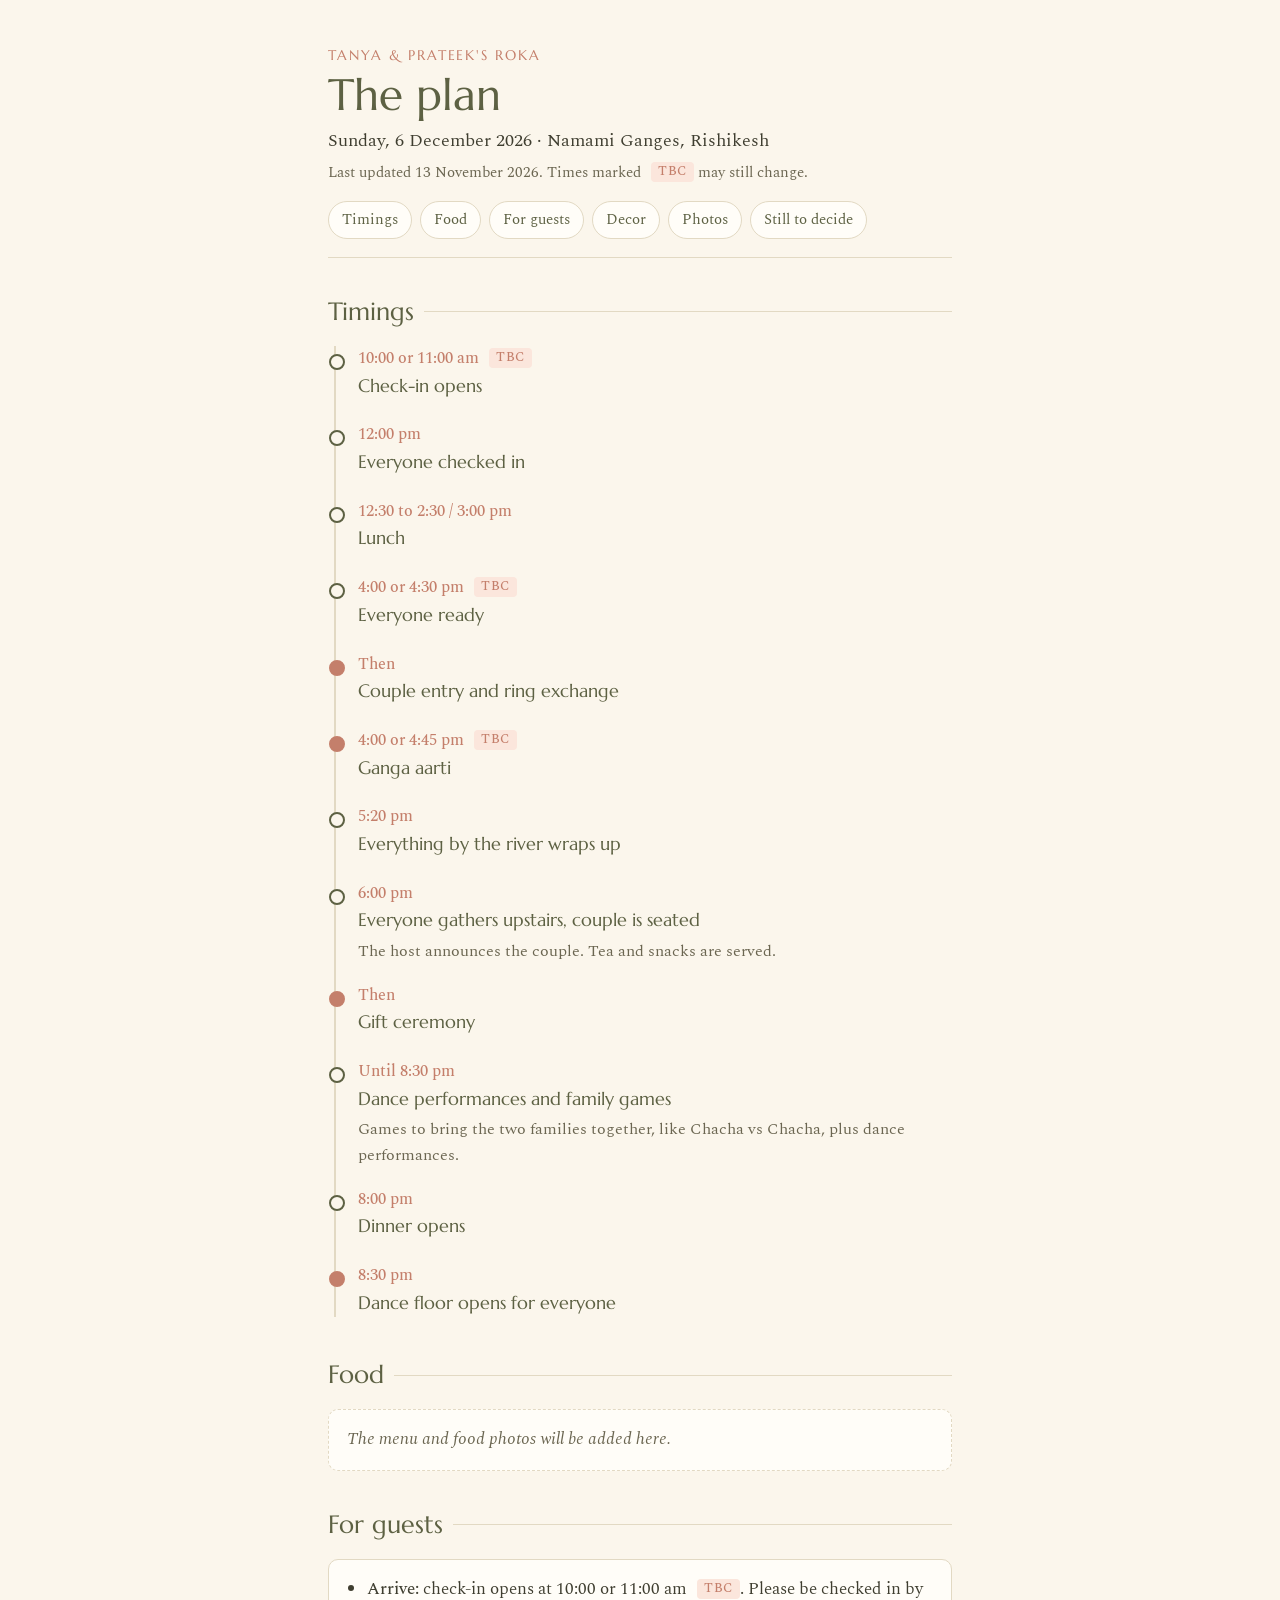
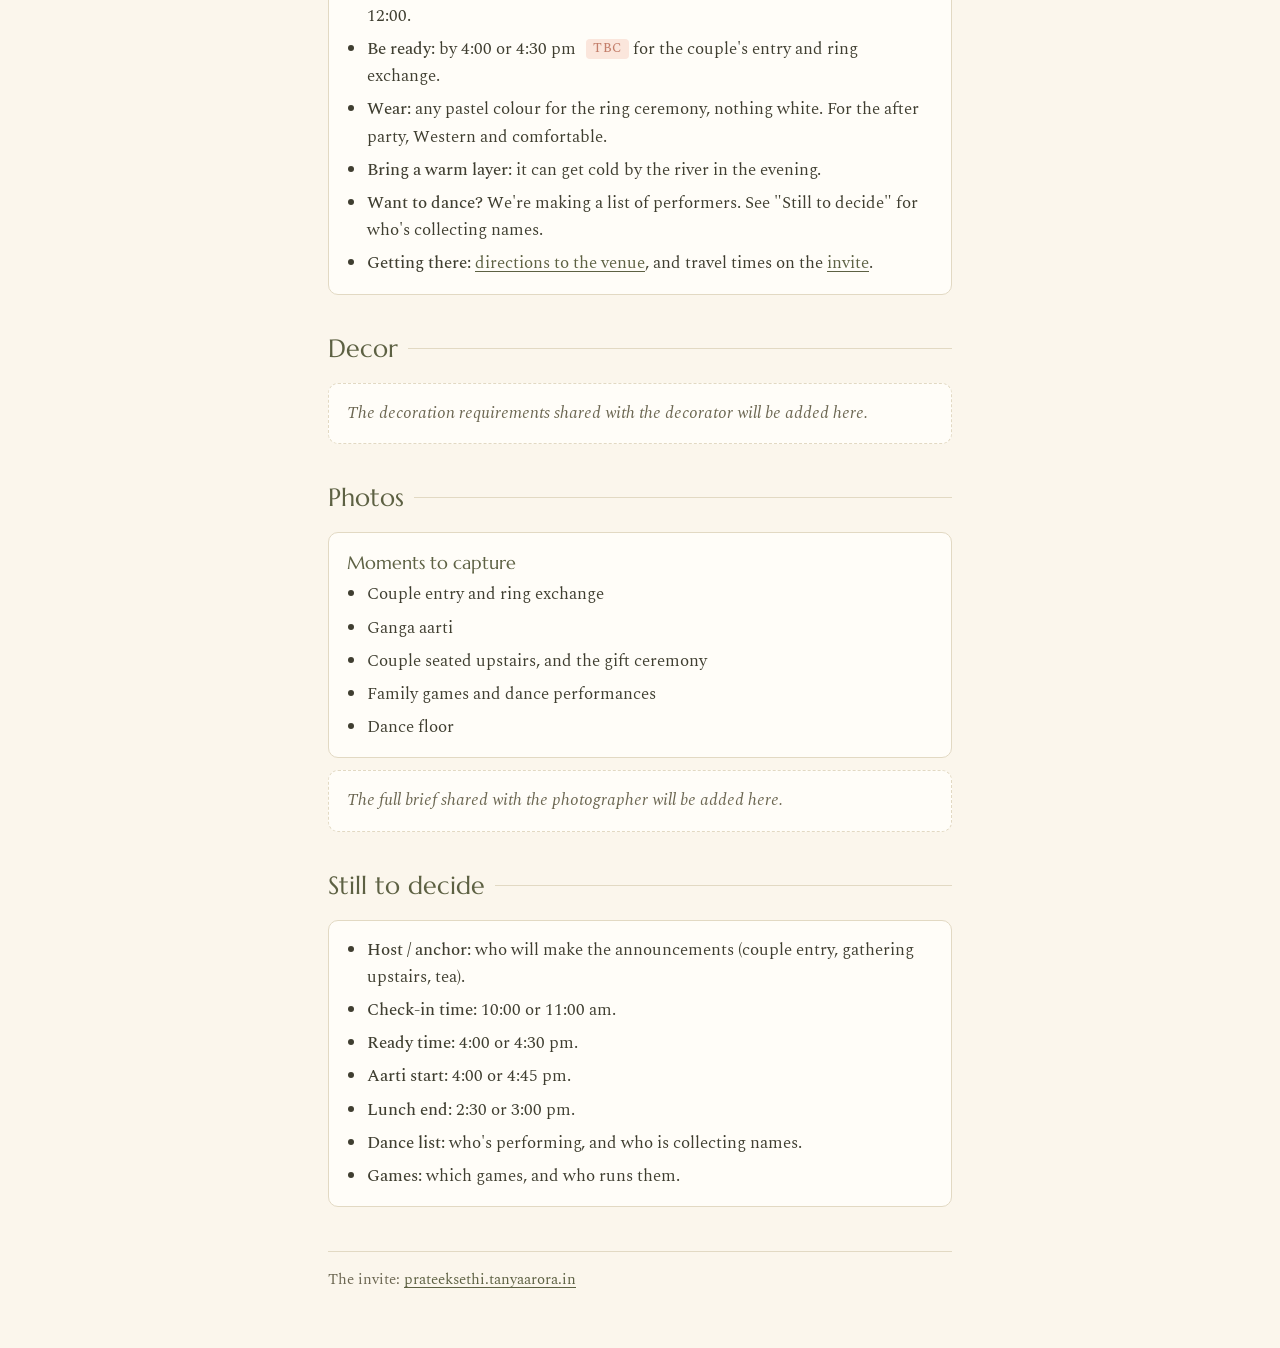
==== plan/index.html @ 4fc83498 "Add an unlisted plan page at /plan for family and guests Co-Authored-By: Claude Opus 5.5 <noreply@an" ====
<!doctype html>
<html lang="en">
<head>
  <meta charset="utf-8">
  <meta name="viewport" content="width=device-width, initial-scale=1">
  <meta name="robots" content="noindex, nofollow">
  <title>Roka Plan · Tanya &amp; Prateek</title>
  <meta name="description" content="The plan for Tanya and Prateek's roka on 6 December 2026: timings, food, decor and photos.">
  <meta property="og:title" content="Roka plan · Tanya &amp; Prateek">
  <meta property="og:description" content="Sunday, 6 December 2026 · Namami Ganges, Rishikesh. Timings, food, decor and photos in one place.">
  <meta property="og:image" content="https://prateeksethi.tanyaarora.in/assets/preview.jpg">
  <link rel="icon" href="../assets/flower.svg" type="image/svg+xml">
  <link rel="preconnect" href="https://fonts.googleapis.com">
  <link rel="preconnect" href="https://fonts.gstatic.com" crossorigin>
  <link href="https://fonts.googleapis.com/css2?family=Marcellus&family=Spectral:ital,wght@0,400;0,500;1,400&display=swap" rel="stylesheet">
  <style>
    /* A plain, readable plan page in the invite's colours. No animation, just information. */
    :root {
      --bg: #FBF6EC;
      --panel: #FFFDF8;
      --ink: #3F3E30;
      --muted: #6B6651;
      --sage: #5D6143;
      --rule: #E2D9C3;
      --blush: #C47F6B;
      --tag: #FBE6DC;
      color-scheme: light;
    }
    * { box-sizing: border-box; }
    body {
      margin: 0; background: var(--bg); color: var(--ink);
      font-family: "Spectral", Georgia, serif; font-size: 17px; line-height: 1.6;
      -webkit-font-smoothing: antialiased;
    }
    .wrap { max-width: 660px; margin: 0 auto; padding: 28px max(18px, env(safe-area-inset-left)) 56px max(18px, env(safe-area-inset-right)); }
    h1, h2, h3 { font-family: "Marcellus", Georgia, serif; font-weight: 400; color: var(--sage); margin: 0; }
    h1 { font-size: 38px; line-height: 1.15; }
    h2 { font-size: 25px; margin-bottom: 14px; display: flex; align-items: center; gap: 10px; }
    h2::after { content: ""; flex: 1; height: 1px; background: var(--rule); }
    h3 { font-size: 18px; margin: 0 0 4px; }
    p, ul, ol { margin: 0; }
    a { color: var(--sage); text-underline-offset: 3px; }
    b { font-weight: 500; }

    header { padding-bottom: 18px; border-bottom: 1px solid var(--rule); }
    .kicker { font-family: "Marcellus", Georgia, serif; font-size: 14px; letter-spacing: .14em; text-transform: uppercase; color: var(--blush); margin-bottom: 4px; }
    .meta { margin-top: 6px; font-size: 18px; }
    .updated { margin-top: 6px; font-size: 14.5px; color: var(--muted); }
    .jump { display: flex; flex-wrap: wrap; gap: 8px; margin-top: 16px; }
    .jump a {
      padding: 6px 13px; border: 1px solid var(--rule); border-radius: 999px; background: var(--panel);
      font-size: 15px; text-decoration: none; color: var(--sage);
    }

    section { padding-top: 34px; scroll-margin-top: 12px; }
    .tag {
      display: inline-block; margin-left: 6px; padding: 0 7px; border-radius: 4px;
      background: var(--tag); color: var(--blush); font-size: 12.5px; font-weight: 500; letter-spacing: .04em;
      vertical-align: 2px;
    }

    /* Timings */
    .timeline { list-style: none; padding: 0; border-left: 2px solid var(--rule); margin-left: 6px; }
    .timeline li { position: relative; padding: 0 0 18px 22px; }
    .timeline li::before {
      content: ""; position: absolute; left: -7px; top: 8px;
      width: 12px; height: 12px; border-radius: 50%; background: var(--bg); border: 2px solid var(--sage);
    }
    .timeline li.key::before { background: var(--blush); border-color: var(--blush); }
    .timeline time { display: block; font-size: 16px; font-weight: 500; color: var(--blush); font-variant-numeric: lining-nums; }
    .timeline p { color: var(--muted); font-size: 16px; }
    .timeline li:last-child { padding-bottom: 0; }

    .panel { background: var(--panel); border: 1px solid var(--rule); border-radius: 10px; padding: 16px 18px; }
    .panel + .panel { margin-top: 12px; }
    .todo { border-style: dashed; color: var(--muted); font-style: italic; }
    ul.list { padding-left: 20px; }
    ul.list li + li { margin-top: 6px; }

    footer { margin-top: 44px; padding-top: 16px; border-top: 1px solid var(--rule); font-size: 15px; color: var(--muted); }

    @media (min-width: 640px) {
      h1 { font-size: 44px; }
      .wrap { padding-top: 44px; }
    }
  </style>
</head>
<body>
<div class="wrap">

  <header>
    <p class="kicker">Tanya &amp; Prateek's roka</p>
    <h1>The plan</h1>
    <p class="meta">Sunday, 6 December 2026 · Namami Ganges, Rishikesh</p>
    <p class="updated">Last updated 13 November 2026. Times marked <span class="tag">TBC</span> may still change.</p>
    <nav class="jump" aria-label="Sections">
      <a href="#timings">Timings</a>
      <a href="#food">Food</a>
      <a href="#guests">For guests</a>
      <a href="#decor">Decor</a>
      <a href="#photos">Photos</a>
      <a href="#tbd">Still to decide</a>
    </nav>
  </header>

  <!-- Timings: as Tanya shared them on 13 Nov. Ranges = not final yet. -->
  <section id="timings">
    <h2>Timings</h2>
    <ol class="timeline">
      <li>
        <time>10:00 or 11:00 am <span class="tag">TBC</span></time>
        <h3>Check-in opens</h3>
      </li>
      <li>
        <time>12:00 pm</time>
        <h3>Everyone checked in</h3>
      </li>
      <li>
        <time>12:30 to 2:30 / 3:00 pm</time>
        <h3>Lunch</h3>
      </li>
      <li>
        <time>4:00 or 4:30 pm <span class="tag">TBC</span></time>
        <h3>Everyone ready</h3>
      </li>
      <li class="key">
        <time>Then</time>
        <h3>Couple entry and ring exchange</h3>
      </li>
      <li class="key">
        <time>4:00 or 4:45 pm <span class="tag">TBC</span></time>
        <h3>Ganga aarti</h3>
      </li>
      <li>
        <time>5:20 pm</time>
        <h3>Everything by the river wraps up</h3>
      </li>
      <li>
        <time>6:00 pm</time>
        <h3>Everyone gathers upstairs, couple is seated</h3>
        <p>The host announces the couple. Tea and snacks are served.</p>
      </li>
      <li class="key">
        <time>Then</time>
        <h3>Gift ceremony</h3>
      </li>
      <li>
        <time>Until 8:30 pm</time>
        <h3>Dance performances and family games</h3>
        <p>Games to bring the two families together, like Chacha vs Chacha, plus dance performances.</p>
      </li>
      <li>
        <time>8:00 pm</time>
        <h3>Dinner opens</h3>
      </li>
      <li class="key">
        <time>8:30 pm</time>
        <h3>Dance floor opens for everyone</h3>
      </li>
    </ol>
  </section>

  <section id="food">
    <h2>Food</h2>
    <!-- TO ADD: menu PDF and food photos from Tanya -->
    <div class="panel todo">The menu and food photos will be added here.</div>
  </section>

  <section id="guests">
    <h2>For guests</h2>
    <div class="panel">
      <ul class="list">
        <li><b>Arrive:</b> check-in opens at 10:00 or 11:00 am <span class="tag">TBC</span>. Please be checked in by 12:00.</li>
        <li><b>Be ready:</b> by 4:00 or 4:30 pm <span class="tag">TBC</span> for the couple's entry and ring exchange.</li>
        <li><b>Wear:</b> any pastel colour for the ring ceremony, nothing white. For the after party, Western and comfortable.</li>
        <li><b>Bring a warm layer:</b> it can get cold by the river in the evening.</li>
        <li><b>Want to dance?</b> We're making a list of performers. See "Still to decide" for who's collecting names.</li>
        <li><b>Getting there:</b> <a href="https://www.google.com/maps/dir/?api=1&amp;destination=Namami%20Ganges%20Beach%20Resort%2C%20Shivpuri%2C%20Rishikesh%2C%20Uttarakhand" target="_blank" rel="noopener">directions to the venue</a>, and travel times on the <a href="../#travel">invite</a>.</li>
      </ul>
    </div>
  </section>

  <section id="decor">
    <h2>Decor</h2>
    <!-- TO ADD: decoration requirements Tanya has shared with the decorator -->
    <div class="panel todo">The decoration requirements shared with the decorator will be added here.</div>
  </section>

  <section id="photos">
    <h2>Photos</h2>
    <div class="panel">
      <h3>Moments to capture</h3>
      <ul class="list">
        <li>Couple entry and ring exchange</li>
        <li>Ganga aarti</li>
        <li>Couple seated upstairs, and the gift ceremony</li>
        <li>Family games and dance performances</li>
        <li>Dance floor</li>
      </ul>
    </div>
    <!-- TO ADD: the brief Tanya has shared with the photographer -->
    <div class="panel todo">The full brief shared with the photographer will be added here.</div>
  </section>

  <section id="tbd">
    <h2>Still to decide</h2>
    <div class="panel">
      <ul class="list">
        <li><b>Host / anchor:</b> who will make the announcements (couple entry, gathering upstairs, tea).</li>
        <li><b>Check-in time:</b> 10:00 or 11:00 am.</li>
        <li><b>Ready time:</b> 4:00 or 4:30 pm.</li>
        <li><b>Aarti start:</b> 4:00 or 4:45 pm.</li>
        <li><b>Lunch end:</b> 2:30 or 3:00 pm.</li>
        <li><b>Dance list:</b> who's performing, and who is collecting names.</li>
        <li><b>Games:</b> which games, and who runs them.</li>
      </ul>
    </div>
  </section>

  <footer>
    The invite: <a href="../">prateeksethi.tanyaarora.in</a>
  </footer>

</div>
</body>
</html>
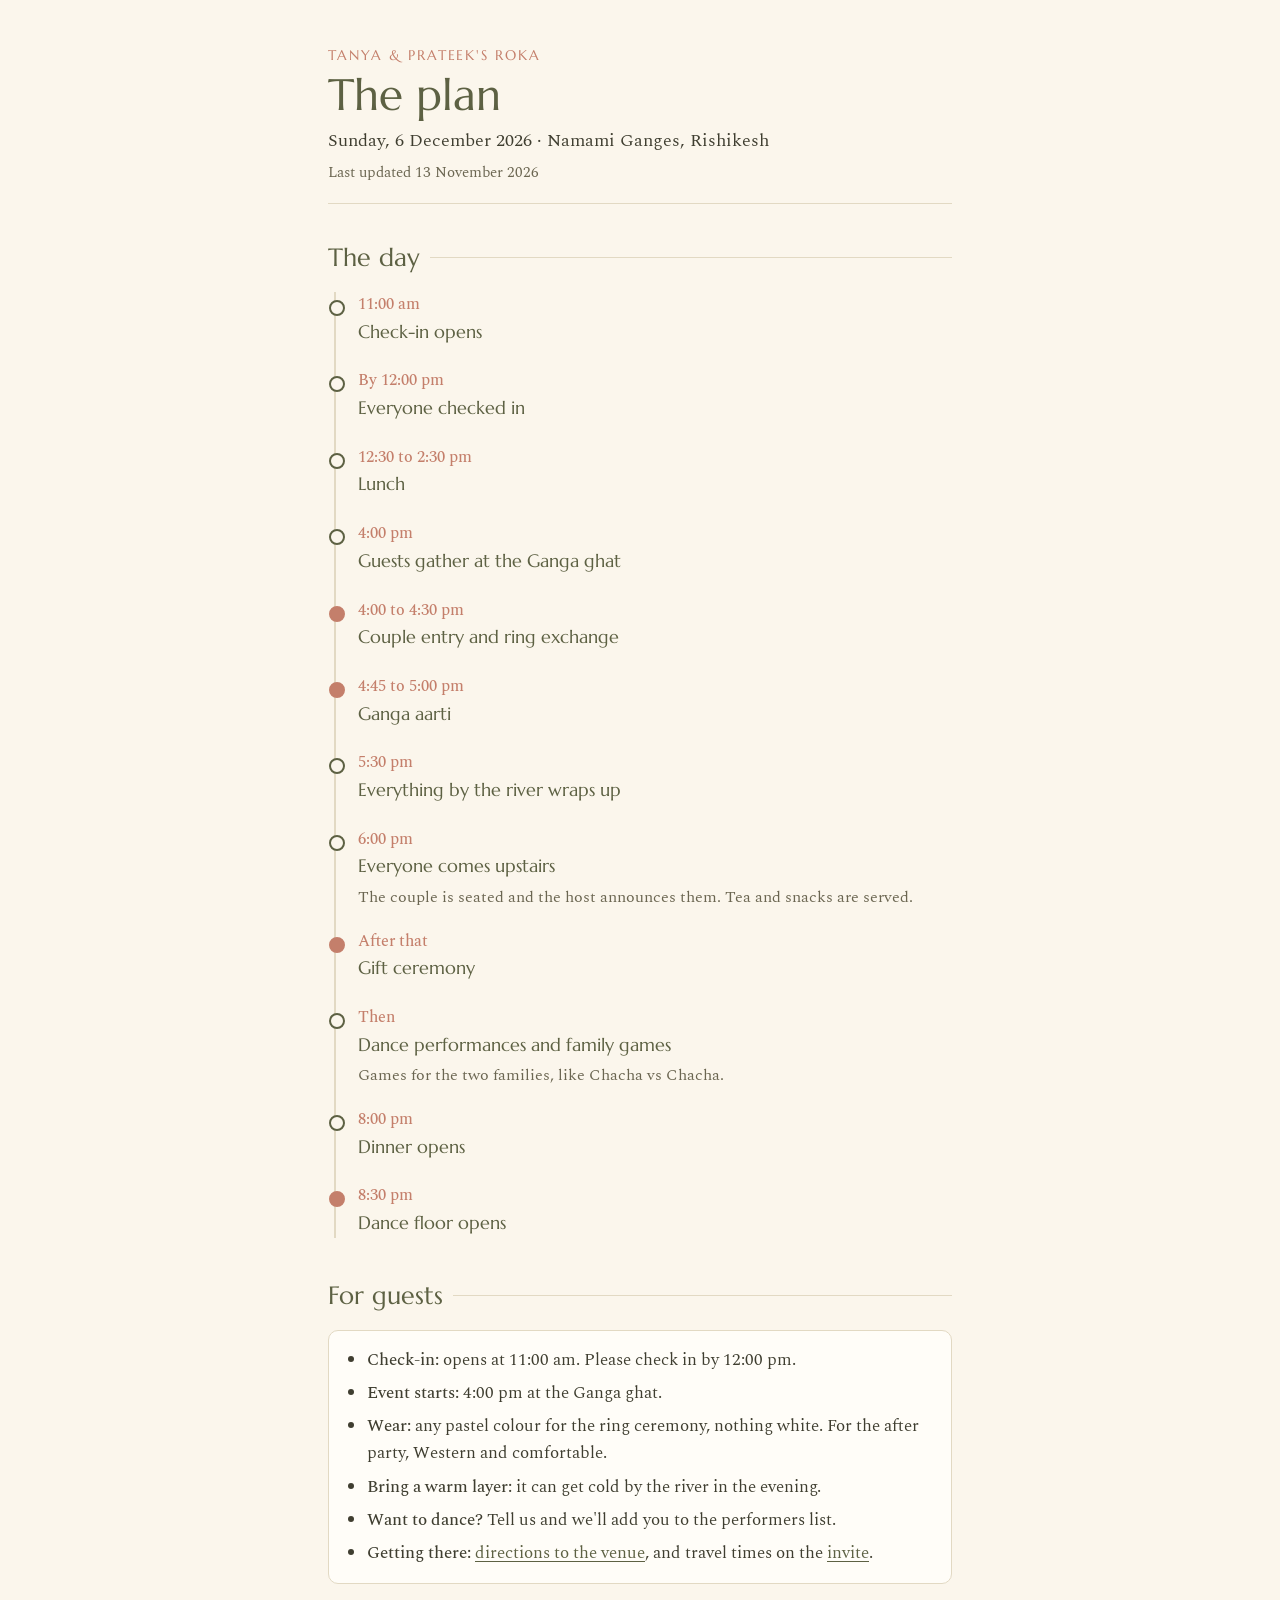
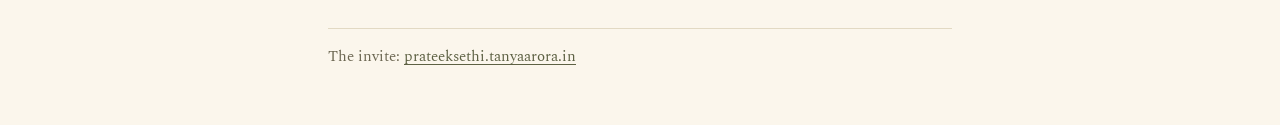
==== commit bfbd3907: "Plan page: final timings, keep only the day and guest basics Co-Authored-By: Claude Opus 5.5 <norepl" ====
--- a/plan/index.html
+++ b/plan/index.html
@@ -5,9 +5,9 @@
   <meta name="viewport" content="width=device-width, initial-scale=1">
   <meta name="robots" content="noindex, nofollow">
   <title>Roka Plan · Tanya &amp; Prateek</title>
-  <meta name="description" content="The plan for Tanya and Prateek's roka on 6 December 2026: timings, food, decor and photos.">
+  <meta name="description" content="The plan for Tanya and Prateek's roka on 6 December 2026.">
   <meta property="og:title" content="Roka plan · Tanya &amp; Prateek">
-  <meta property="og:description" content="Sunday, 6 December 2026 · Namami Ganges, Rishikesh. Timings, food, decor and photos in one place.">
+  <meta property="og:description" content="Sunday, 6 December 2026 · Namami Ganges, Rishikesh. The plan for the day.">
   <meta property="og:image" content="https://prateeksethi.tanyaarora.in/assets/preview.jpg">
   <link rel="icon" href="../assets/flower.svg" type="image/svg+xml">
   <link rel="preconnect" href="https://fonts.googleapis.com">
@@ -46,18 +46,8 @@
     .kicker { font-family: "Marcellus", Georgia, serif; font-size: 14px; letter-spacing: .14em; text-transform: uppercase; color: var(--blush); margin-bottom: 4px; }
     .meta { margin-top: 6px; font-size: 18px; }
     .updated { margin-top: 6px; font-size: 14.5px; color: var(--muted); }
-    .jump { display: flex; flex-wrap: wrap; gap: 8px; margin-top: 16px; }
-    .jump a {
-      padding: 6px 13px; border: 1px solid var(--rule); border-radius: 999px; background: var(--panel);
-      font-size: 15px; text-decoration: none; color: var(--sage);
-    }
 
     section { padding-top: 34px; scroll-margin-top: 12px; }
-    .tag {
-      display: inline-block; margin-left: 6px; padding: 0 7px; border-radius: 4px;
-      background: var(--tag); color: var(--blush); font-size: 12.5px; font-weight: 500; letter-spacing: .04em;
-      vertical-align: 2px;
-    }
 
     /* Timings */
     .timeline { list-style: none; padding: 0; border-left: 2px solid var(--rule); margin-left: 6px; }
@@ -73,7 +63,6 @@
 
     .panel { background: var(--panel); border: 1px solid var(--rule); border-radius: 10px; padding: 16px 18px; }
     .panel + .panel { margin-top: 12px; }
-    .todo { border-style: dashed; color: var(--muted); font-style: italic; }
     ul.list { padding-left: 20px; }
     ul.list li + li { margin-top: 6px; }
 
@@ -92,62 +81,53 @@
     <p class="kicker">Tanya &amp; Prateek's roka</p>
     <h1>The plan</h1>
     <p class="meta">Sunday, 6 December 2026 · Namami Ganges, Rishikesh</p>
-    <p class="updated">Last updated 13 November 2026. Times marked <span class="tag">TBC</span> may still change.</p>
-    <nav class="jump" aria-label="Sections">
-      <a href="#timings">Timings</a>
-      <a href="#food">Food</a>
-      <a href="#guests">For guests</a>
-      <a href="#decor">Decor</a>
-      <a href="#photos">Photos</a>
-      <a href="#tbd">Still to decide</a>
-    </nav>
+    <p class="updated">Last updated 13 November 2026</p>
   </header>
 
-  <!-- Timings: as Tanya shared them on 13 Nov. Ranges = not final yet. -->
   <section id="timings">
-    <h2>Timings</h2>
+    <h2>The day</h2>
     <ol class="timeline">
       <li>
-        <time>10:00 or 11:00 am <span class="tag">TBC</span></time>
+        <time>11:00 am</time>
         <h3>Check-in opens</h3>
       </li>
       <li>
-        <time>12:00 pm</time>
+        <time>By 12:00 pm</time>
         <h3>Everyone checked in</h3>
       </li>
       <li>
-        <time>12:30 to 2:30 / 3:00 pm</time>
+        <time>12:30 to 2:30 pm</time>
         <h3>Lunch</h3>
       </li>
       <li>
-        <time>4:00 or 4:30 pm <span class="tag">TBC</span></time>
-        <h3>Everyone ready</h3>
+        <time>4:00 pm</time>
+        <h3>Guests gather at the Ganga ghat</h3>
       </li>
       <li class="key">
-        <time>Then</time>
+        <time>4:00 to 4:30 pm</time>
         <h3>Couple entry and ring exchange</h3>
       </li>
       <li class="key">
-        <time>4:00 or 4:45 pm <span class="tag">TBC</span></time>
+        <time>4:45 to 5:00 pm</time>
         <h3>Ganga aarti</h3>
       </li>
       <li>
-        <time>5:20 pm</time>
+        <time>5:30 pm</time>
         <h3>Everything by the river wraps up</h3>
       </li>
       <li>
         <time>6:00 pm</time>
-        <h3>Everyone gathers upstairs, couple is seated</h3>
-        <p>The host announces the couple. Tea and snacks are served.</p>
+        <h3>Everyone comes upstairs</h3>
+        <p>The couple is seated and the host announces them. Tea and snacks are served.</p>
       </li>
       <li class="key">
-        <time>Then</time>
+        <time>After that</time>
         <h3>Gift ceremony</h3>
       </li>
       <li>
-        <time>Until 8:30 pm</time>
+        <time>Then</time>
         <h3>Dance performances and family games</h3>
-        <p>Games to bring the two families together, like Chacha vs Chacha, plus dance performances.</p>
+        <p>Games for the two families, like Chacha vs Chacha.</p>
       </li>
       <li>
         <time>8:00 pm</time>
@@ -155,64 +135,21 @@
       </li>
       <li class="key">
         <time>8:30 pm</time>
-        <h3>Dance floor opens for everyone</h3>
+        <h3>Dance floor opens</h3>
       </li>
     </ol>
-  </section>
-
-  <section id="food">
-    <h2>Food</h2>
-    <!-- TO ADD: menu PDF and food photos from Tanya -->
-    <div class="panel todo">The menu and food photos will be added here.</div>
   </section>
 
   <section id="guests">
     <h2>For guests</h2>
     <div class="panel">
       <ul class="list">
-        <li><b>Arrive:</b> check-in opens at 10:00 or 11:00 am <span class="tag">TBC</span>. Please be checked in by 12:00.</li>
-        <li><b>Be ready:</b> by 4:00 or 4:30 pm <span class="tag">TBC</span> for the couple's entry and ring exchange.</li>
+        <li><b>Check-in:</b> opens at 11:00 am. Please check in by 12:00 pm.</li>
+        <li><b>Event starts:</b> 4:00 pm at the Ganga ghat.</li>
         <li><b>Wear:</b> any pastel colour for the ring ceremony, nothing white. For the after party, Western and comfortable.</li>
         <li><b>Bring a warm layer:</b> it can get cold by the river in the evening.</li>
-        <li><b>Want to dance?</b> We're making a list of performers. See "Still to decide" for who's collecting names.</li>
+        <li><b>Want to dance?</b> Tell us and we'll add you to the performers list.</li>
         <li><b>Getting there:</b> <a href="https://www.google.com/maps/dir/?api=1&amp;destination=Namami%20Ganges%20Beach%20Resort%2C%20Shivpuri%2C%20Rishikesh%2C%20Uttarakhand" target="_blank" rel="noopener">directions to the venue</a>, and travel times on the <a href="../#travel">invite</a>.</li>
-      </ul>
-    </div>
-  </section>
-
-  <section id="decor">
-    <h2>Decor</h2>
-    <!-- TO ADD: decoration requirements Tanya has shared with the decorator -->
-    <div class="panel todo">The decoration requirements shared with the decorator will be added here.</div>
-  </section>
-
-  <section id="photos">
-    <h2>Photos</h2>
-    <div class="panel">
-      <h3>Moments to capture</h3>
-      <ul class="list">
-        <li>Couple entry and ring exchange</li>
-        <li>Ganga aarti</li>
-        <li>Couple seated upstairs, and the gift ceremony</li>
-        <li>Family games and dance performances</li>
-        <li>Dance floor</li>
-      </ul>
-    </div>
-    <!-- TO ADD: the brief Tanya has shared with the photographer -->
-    <div class="panel todo">The full brief shared with the photographer will be added here.</div>
-  </section>
-
-  <section id="tbd">
-    <h2>Still to decide</h2>
-    <div class="panel">
-      <ul class="list">
-        <li><b>Host / anchor:</b> who will make the announcements (couple entry, gathering upstairs, tea).</li>
-        <li><b>Check-in time:</b> 10:00 or 11:00 am.</li>
-        <li><b>Ready time:</b> 4:00 or 4:30 pm.</li>
-        <li><b>Aarti start:</b> 4:00 or 4:45 pm.</li>
-        <li><b>Lunch end:</b> 2:30 or 3:00 pm.</li>
-        <li><b>Dance list:</b> who's performing, and who is collecting names.</li>
-        <li><b>Games:</b> which games, and who runs them.</li>
       </ul>
     </div>
   </section>
